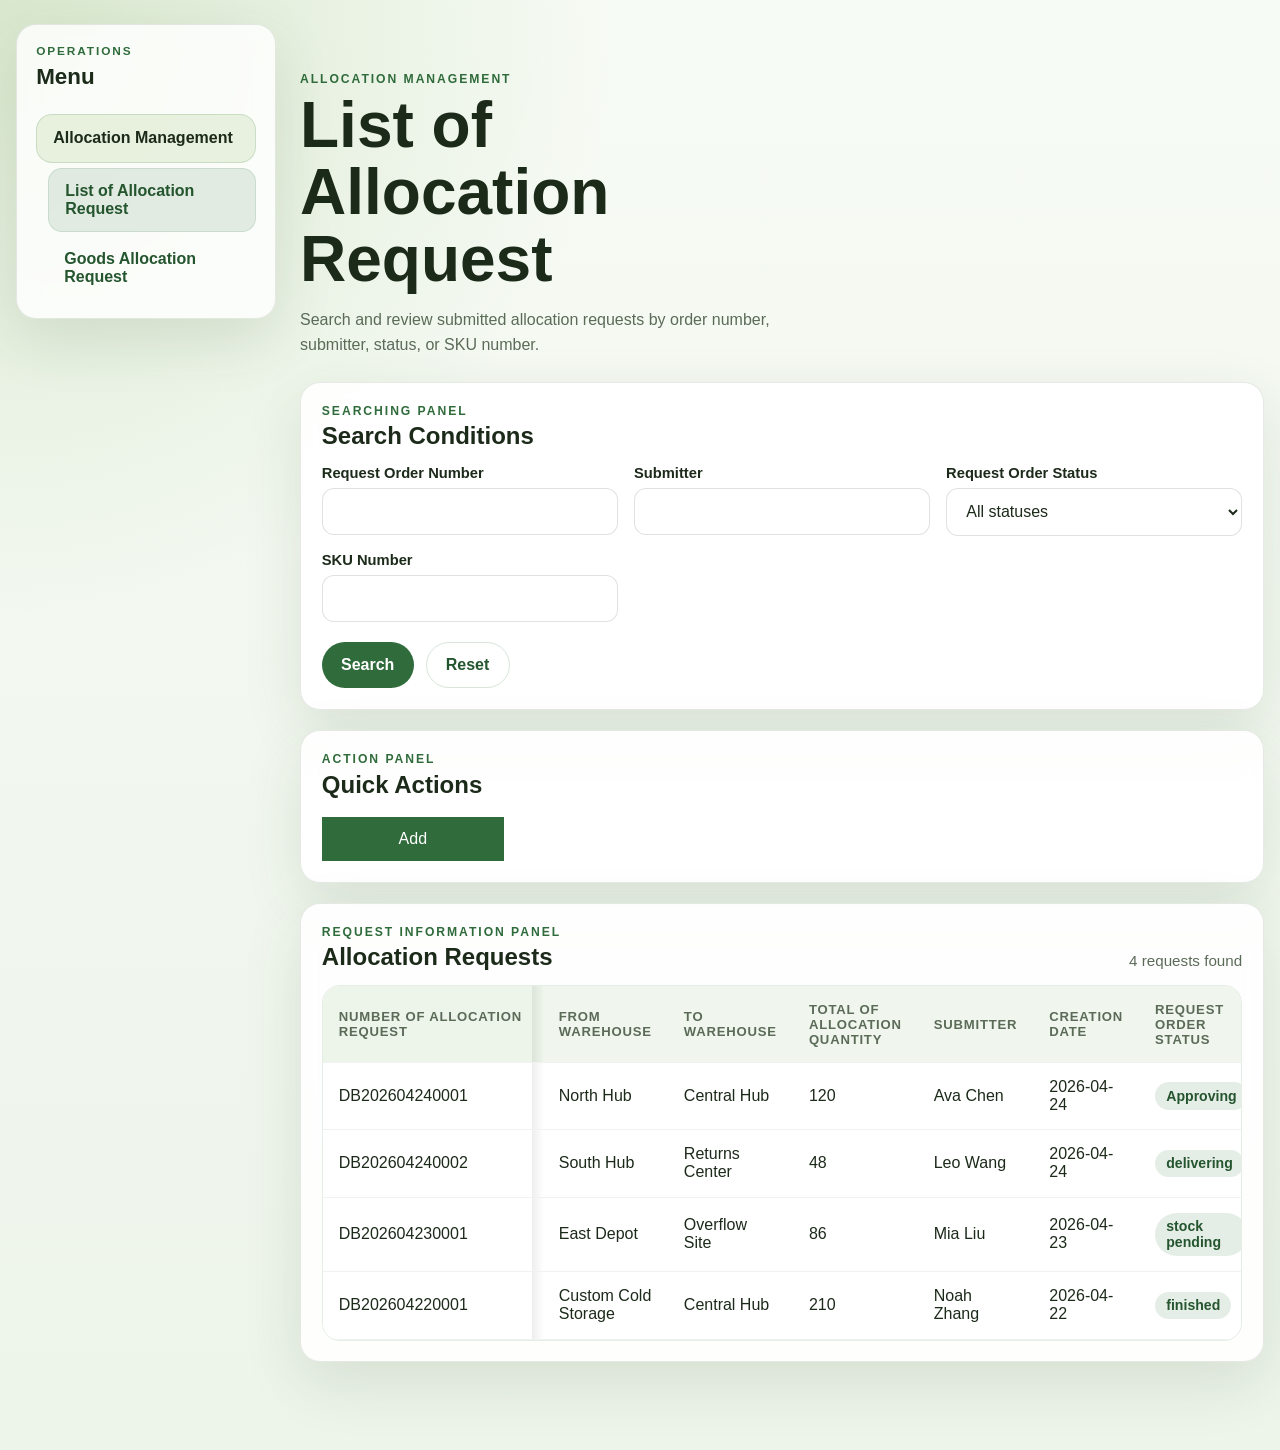
==== list.html @ cd08ae2f "初始化项目" ====
<!DOCTYPE html>
<html lang="en">
  <head>
    <meta charset="UTF-8" />
    <meta name="viewport" content="width=device-width, initial-scale=1.0" />
    <title>List of Allocation Request</title>
    <link rel="stylesheet" href="styles.css" />
  </head>
  <body>
    <main class="app-shell">
      <aside class="sidebar">
        <div class="sidebar-brand">
          <p class="sidebar-kicker">Operations</p>
          <h2>Menu</h2>
        </div>

        <nav class="sidebar-nav" aria-label="Primary navigation">
          <div class="nav-group">
            <button type="button" class="nav-parent is-open">
              Allocation Management
            </button>
            <a
              href="/Users/kaiyiqin/Documents/Codex/codex-project/list.html"
              class="nav-child is-active"
              aria-current="page"
            >
              List of Allocation Request
            </a>
            <a href="/Users/kaiyiqin/Documents/Codex/codex-project/index.html" class="nav-child">
              Goods Allocation Request
            </a>
          </div>
        </nav>
      </aside>

      <div class="page-shell">
        <section class="hero">
          <p class="eyebrow">Allocation Management</p>
          <h1>List of Allocation Request</h1>
          <p class="intro">
            Search and review submitted allocation requests by order number, submitter,
            status, or SKU number.
          </p>
        </section>

        <section class="panel">
          <div class="section-heading">
            <div>
              <p class="section-kicker">Searching Panel</p>
              <h2>Search Conditions</h2>
            </div>
          </div>

          <form id="request-search-form" class="search-form" novalidate>
            <div class="search-grid">
              <div class="field">
                <label for="request_order_number">Request Order Number</label>
                <input id="request_order_number" name="request_order_number" type="text" />
              </div>

              <div class="field">
                <label for="submitter">Submitter</label>
                <input id="submitter" name="submitter" type="text" />
              </div>

              <div class="field">
                <label for="request_status">Request Order Status</label>
                <select id="request_status" name="request_status">
                  <option value="">All statuses</option>
                  <option value="Approving">Approving</option>
                  <option value="delivering">delivering</option>
                  <option value="stock pending">stock pending</option>
                  <option value="finished">finished</option>
                </select>
              </div>

              <div class="field">
                <label for="sku_number">SKU Number</label>
                <input id="sku_number" name="sku_number" type="text" />
              </div>
            </div>

            <div class="actions actions-start">
              <button type="submit" class="primary-button">Search</button>
              <button type="button" id="reset-search" class="ghost-button">Reset</button>
            </div>
          </form>
        </section>

        <section class="panel">
          <div class="section-heading">
            <div>
              <p class="section-kicker">Action Panel</p>
              <h2>Quick Actions</h2>
            </div>
          </div>

          <div class="actions actions-start">
            <a
              href="/Users/kaiyiqin/Documents/Codex/codex-project/index.html"
              class="primary-button button-link action-button"
            >
              Add
            </a>
          </div>
        </section>

        <section class="panel">
          <div class="section-heading">
            <div>
              <p class="section-kicker">Request Information Panel</p>
              <h2>Allocation Requests</h2>
            </div>
            <p id="table-summary" class="table-summary"></p>
          </div>

          <div class="table-wrap">
            <table class="data-table">
              <thead>
                <tr>
                  <th>Number of Allocation Request</th>
                  <th>From Warehouse</th>
                  <th>To Warehouse</th>
                  <th>Total of Allocation Quantity</th>
                  <th>Submitter</th>
                  <th>Creation Date</th>
                  <th>Request Order Status</th>
                  <th>Action</th>
                </tr>
              </thead>
              <tbody id="request-table-body"></tbody>
            </table>
          </div>
        </section>
      </div>
    </main>

    <div id="request-modal" class="modal hidden" aria-hidden="true">
      <div class="modal-backdrop" data-close-request-modal="true"></div>
      <div
        class="modal-dialog"
        role="dialog"
        aria-modal="true"
        aria-labelledby="request-modal-title"
      >
        <div class="modal-header">
          <div>
            <p class="section-kicker">Allocation Request</p>
            <h2 id="request-modal-title">Request Details</h2>
          </div>
          <button
            type="button"
            class="icon-button modal-close"
            aria-label="Close request details"
            data-close-request-modal="true"
          >
            <span aria-hidden="true">&times;</span>
          </button>
        </div>

        <div id="request-detail-content" class="request-detail-content"></div>
      </div>
    </div>

    <script src="list.js"></script>
  </body>
</html>
---- styles.css ----
:root {
  --bg: #edf4ea;
  --bg-accent: radial-gradient(circle at top left, rgba(138, 181, 104, 0.28), transparent 32%),
    linear-gradient(180deg, #f7fbf5 0%, #edf4ea 100%);
  --panel: rgba(255, 255, 255, 0.9);
  --panel-border: rgba(54, 87, 46, 0.12);
  --text: #1c2a1a;
  --muted: #5b6b58;
  --primary: #2f6b3b;
  --primary-dark: #24552e;
  --accent: #b7d39b;
  --error: #b63f2d;
  --error-bg: rgba(182, 63, 45, 0.08);
  --shadow: 0 20px 60px rgba(41, 73, 37, 0.12);
  --radius: 20px;
  --radius-sm: 12px;
  --font-display: "Avenir Next", "Segoe UI", sans-serif;
  --font-body: "IBM Plex Sans", "Segoe UI", sans-serif;
}

* {
  box-sizing: border-box;
}

body {
  margin: 0;
  min-height: 100vh;
  font-family: var(--font-body);
  color: var(--text);
  background: var(--bg-accent);
}

body.modal-open {
  overflow: hidden;
}

button,
input,
select,
textarea {
  font: inherit;
}

.page-shell {
  min-width: 0;
  padding: 2rem 0 3rem;
}

.app-shell {
  width: min(1360px, calc(100% - 2rem));
  margin: 0 auto;
  padding: 1.5rem 0 2.5rem;
  display: grid;
  grid-template-columns: 260px minmax(0, 1fr);
  gap: 1.5rem;
  align-items: start;
}

.sidebar {
  position: sticky;
  top: 1.5rem;
  padding: 1.2rem;
  border: 1px solid var(--panel-border);
  border-radius: var(--radius);
  background: rgba(255, 255, 255, 0.82);
  box-shadow: var(--shadow);
  backdrop-filter: blur(10px);
}

.sidebar-brand h2,
.nav-parent,
.nav-child {
  margin: 0;
}

.sidebar-kicker {
  margin: 0 0 0.35rem;
  text-transform: uppercase;
  letter-spacing: 0.16em;
  font-size: 0.74rem;
  font-weight: 700;
  color: var(--primary);
}

.sidebar-brand h2 {
  font-family: var(--font-display);
  font-size: 1.4rem;
}

.sidebar-nav {
  margin-top: 1.5rem;
}

.nav-group {
  display: grid;
  gap: 0.35rem;
}

.nav-parent {
  width: 100%;
  padding: 0.9rem 1rem;
  border-radius: 16px;
  border: 1px solid rgba(47, 107, 59, 0.16);
  background: rgba(183, 211, 155, 0.28);
  color: var(--text);
  text-align: left;
  font-weight: 700;
  cursor: default;
}

.nav-parent:hover {
  transform: none;
}

.nav-child {
  display: block;
  margin-left: 0.75rem;
  padding: 0.8rem 1rem;
  border-radius: 14px;
  color: var(--primary-dark);
  text-decoration: none;
  font-weight: 600;
}

.nav-child.is-active {
  background: rgba(47, 107, 59, 0.12);
  border: 1px solid rgba(47, 107, 59, 0.12);
}

.hero {
  padding: 1rem 0 1.5rem;
}

.eyebrow,
.section-kicker {
  margin: 0 0 0.35rem;
  text-transform: uppercase;
  letter-spacing: 0.16em;
  font-size: 0.76rem;
  font-weight: 700;
  color: var(--primary);
}

.hero h1,
.section-heading h2 {
  margin: 0;
  font-family: var(--font-display);
  line-height: 1.05;
}

.hero h1 {
  font-size: clamp(2.4rem, 5vw, 4.2rem);
  max-width: 12ch;
}

.intro {
  max-width: 56ch;
  margin: 0.85rem 0 0;
  color: var(--muted);
  line-height: 1.6;
}

.panel {
  background: var(--panel);
  border: 1px solid var(--panel-border);
  border-radius: var(--radius);
  box-shadow: var(--shadow);
  backdrop-filter: blur(10px);
  padding: 1.3rem;
}

.panel + .panel {
  margin-top: 1.25rem;
}

.section-heading {
  display: flex;
  align-items: end;
  justify-content: space-between;
  gap: 1rem;
  margin-bottom: 1rem;
}

.header-grid,
.detail-grid,
.search-grid {
  display: grid;
  gap: 1rem;
}

.header-grid {
  grid-template-columns: repeat(auto-fit, minmax(220px, 1fr));
}

.search-grid {
  grid-template-columns: repeat(auto-fit, minmax(220px, 1fr));
}

.detail-rows {
  display: grid;
  gap: 1rem;
}

.detail-row {
  padding: 1rem;
  border: 1px solid rgba(47, 107, 59, 0.12);
  border-radius: 18px;
  background: linear-gradient(180deg, rgba(255, 255, 255, 0.96), rgba(240, 246, 236, 0.94));
}

.detail-grid {
  grid-template-columns: repeat(auto-fit, minmax(180px, 1fr));
}

.field {
  display: flex;
  flex-direction: column;
  gap: 0.45rem;
}

label {
  font-size: 0.92rem;
  font-weight: 700;
}

input,
select {
  width: 100%;
  border: 1px solid rgba(53, 82, 46, 0.16);
  border-radius: var(--radius-sm);
  padding: 0.85rem 0.95rem;
  background: #fff;
  color: var(--text);
  transition: border-color 140ms ease, box-shadow 140ms ease, transform 140ms ease;
}

input[readonly],
input:disabled {
  background: #f0f4ed;
  color: var(--muted);
  cursor: not-allowed;
}

.sku-picker-input[readonly] {
  background: #fffdf5;
  color: var(--text);
  cursor: pointer;
}

input:focus,
select:focus {
  outline: none;
  border-color: rgba(47, 107, 59, 0.6);
  box-shadow: 0 0 0 4px rgba(47, 107, 59, 0.12);
}

.custom-input.hidden {
  display: none;
}

.field.has-error input,
.field.has-error select {
  border-color: var(--error);
  background: var(--error-bg);
}

.error-message,
.form-level-error {
  min-height: 1rem;
  margin: 0;
  font-size: 0.84rem;
  color: var(--error);
}

.form-level-error {
  margin: 0 0 0.8rem;
}

.details-heading {
  margin-top: 1.6rem;
}

.actions,
.row-actions {
  display: flex;
  justify-content: flex-end;
}

.actions-start {
  justify-content: flex-start;
  gap: 0.75rem;
  margin-top: 1.25rem;
}

.quantity-control {
  display: grid;
  grid-template-columns: minmax(0, 1fr) auto;
  gap: 0.65rem;
  align-items: center;
}

button {
  border: 0;
  border-radius: 999px;
  padding: 0.82rem 1.2rem;
  cursor: pointer;
  font-weight: 700;
  transition: transform 140ms ease, opacity 140ms ease, background 140ms ease;
}

button:hover {
  transform: translateY(-1px);
}

.primary-button {
  background: var(--primary);
  color: #fff;
}

.primary-button:hover {
  background: var(--primary-dark);
}

.button-link {
  display: inline-flex;
  align-items: center;
  justify-content: center;
  text-decoration: none;
}

.action-button {
  min-width: 182px;
  padding: 0.82rem 1.6rem;
}

.ghost-button {
  background: transparent;
  color: var(--primary-dark);
  border: 1px solid rgba(47, 107, 59, 0.18);
}

.ghost-button:hover {
  background: rgba(47, 107, 59, 0.08);
}

.secondary-button {
  background: var(--accent);
  color: var(--text);
}

.tertiary-button {
  background: transparent;
  color: var(--primary-dark);
  border: 1px solid rgba(47, 107, 59, 0.18);
}

.icon-button {
  width: 3rem;
  height: 3rem;
  padding: 0;
  border-radius: var(--radius-sm);
  background: rgba(47, 107, 59, 0.08);
  color: var(--primary-dark);
  border: 1px solid rgba(47, 107, 59, 0.18);
  display: inline-flex;
  align-items: center;
  justify-content: center;
  flex-shrink: 0;
}

.icon-button span {
  font-size: 1.5rem;
  line-height: 1;
}

.add-row-button {
  width: 2.5rem;
  height: 2.5rem;
  background: var(--accent);
}

.add-row-button span {
  font-size: 1rem;
  font-weight: 700;
}

.modal.hidden {
  display: none;
}

.modal {
  position: fixed;
  inset: 0;
  z-index: 50;
}

.modal-backdrop {
  position: absolute;
  inset: 0;
  background: rgba(16, 24, 16, 0.48);
  backdrop-filter: blur(4px);
}

.modal-dialog {
  position: relative;
  width: min(960px, calc(100% - 1.5rem));
  max-height: calc(100vh - 2rem);
  margin: 1rem auto;
  padding: 1.2rem;
  border-radius: var(--radius);
  border: 1px solid var(--panel-border);
  background: rgba(250, 252, 248, 0.98);
  box-shadow: var(--shadow);
  overflow: auto;
}

.modal-header {
  display: flex;
  align-items: flex-start;
  justify-content: space-between;
  gap: 1rem;
  margin-bottom: 1rem;
}

.modal-close {
  margin-left: auto;
}

.sku-table-wrap {
  margin-top: 1rem;
  border: 1px solid rgba(47, 107, 59, 0.12);
  border-radius: 18px;
  overflow: auto;
  background: #fff;
}

.sku-table {
  width: 100%;
  min-width: 640px;
  border-collapse: collapse;
}

.sku-table th,
.sku-table td {
  padding: 0.9rem 1rem;
  text-align: left;
  border-bottom: 1px solid rgba(47, 107, 59, 0.1);
}

.sku-table th {
  font-size: 0.84rem;
  text-transform: uppercase;
  letter-spacing: 0.06em;
  color: var(--muted);
  background: rgba(237, 244, 234, 0.8);
}

.sku-row-button {
  width: 100%;
  padding: 0;
  border-radius: 0;
  background: transparent;
  color: inherit;
  text-align: left;
  font-weight: 500;
}

.sku-row-button:hover {
  transform: none;
}

.sku-table tbody tr:hover {
  background: rgba(183, 211, 155, 0.18);
}

.empty-state {
  padding: 1rem;
  text-align: center;
  color: var(--muted);
}

.table-summary {
  margin: 0;
  color: var(--muted);
  font-size: 0.95rem;
}

.table-wrap {
  overflow: auto;
  border: 1px solid rgba(47, 107, 59, 0.12);
  border-radius: 18px;
  background: #fff;
}

.data-table {
  width: 100%;
  min-width: 920px;
  border-collapse: collapse;
}

.data-table th,
.data-table td {
  padding: 0.95rem 1rem;
  text-align: left;
  border-bottom: 1px solid rgba(47, 107, 59, 0.08);
}

.data-table th {
  font-size: 0.82rem;
  text-transform: uppercase;
  letter-spacing: 0.06em;
  color: var(--muted);
  background: rgba(237, 244, 234, 0.8);
}

.data-table th:first-child,
.data-table td:first-child {
  position: sticky;
  left: 0;
  z-index: 1;
  min-width: 220px;
  background: #fff;
}

.data-table th:first-child {
  z-index: 2;
  background: rgba(237, 244, 234, 0.96);
}

.data-table th:first-child::after,
.data-table td:first-child::after {
  content: "";
  position: absolute;
  top: 0;
  right: -1px;
  width: 12px;
  height: 100%;
  pointer-events: none;
  background: linear-gradient(90deg, rgba(28, 42, 26, 0.08), rgba(28, 42, 26, 0));
}

.status-pill {
  display: inline-flex;
  align-items: center;
  padding: 0.35rem 0.7rem;
  border-radius: 999px;
  background: rgba(47, 107, 59, 0.12);
  color: var(--primary-dark);
  font-size: 0.88rem;
  font-weight: 700;
}

.table-link {
  padding: 0;
  border: 0;
  background: transparent;
  color: var(--primary);
  font-weight: 700;
  text-decoration: underline;
  text-underline-offset: 0.18em;
  border-radius: 0;
}

.table-link:hover {
  transform: none;
  color: var(--primary-dark);
}

.request-detail-content {
  display: grid;
  gap: 1rem;
}

.request-detail-grid {
  display: grid;
  grid-template-columns: repeat(auto-fit, minmax(220px, 1fr));
  gap: 0.9rem;
}

.request-detail-item,
.request-detail-block {
  padding: 0.95rem 1rem;
  border: 1px solid rgba(47, 107, 59, 0.12);
  border-radius: 16px;
  background: rgba(247, 251, 245, 0.85);
}

.request-detail-item {
  display: flex;
  flex-direction: column;
  gap: 0.35rem;
}

.detail-label {
  font-size: 0.82rem;
  text-transform: uppercase;
  letter-spacing: 0.06em;
  color: var(--muted);
}

.request-detail-block p {
  margin: 0.4rem 0 0;
  line-height: 1.6;
}

@media (max-width: 640px) {
  .app-shell {
    width: min(100% - 1rem, 1360px);
    padding-top: 0.75rem;
    grid-template-columns: 1fr;
    gap: 1rem;
  }

  .page-shell {
    padding-top: 0;
  }

  .panel {
    padding: 1rem;
  }

  .sidebar {
    position: static;
    padding: 1rem;
  }

  .section-heading,
  .actions,
  .row-actions {
    align-items: stretch;
    flex-direction: column;
  }

  .primary-button,
  .tertiary-button,
  .ghost-button {
    width: 100%;
  }

  .icon-button {
    width: 3rem;
  }

  .add-row-button {
    width: 2.5rem;
    align-self: flex-end;
  }

  .modal-dialog {
    width: min(100% - 1rem, 960px);
    margin: 0.5rem auto;
    padding: 1rem;
    max-height: calc(100vh - 1rem);
  }
}
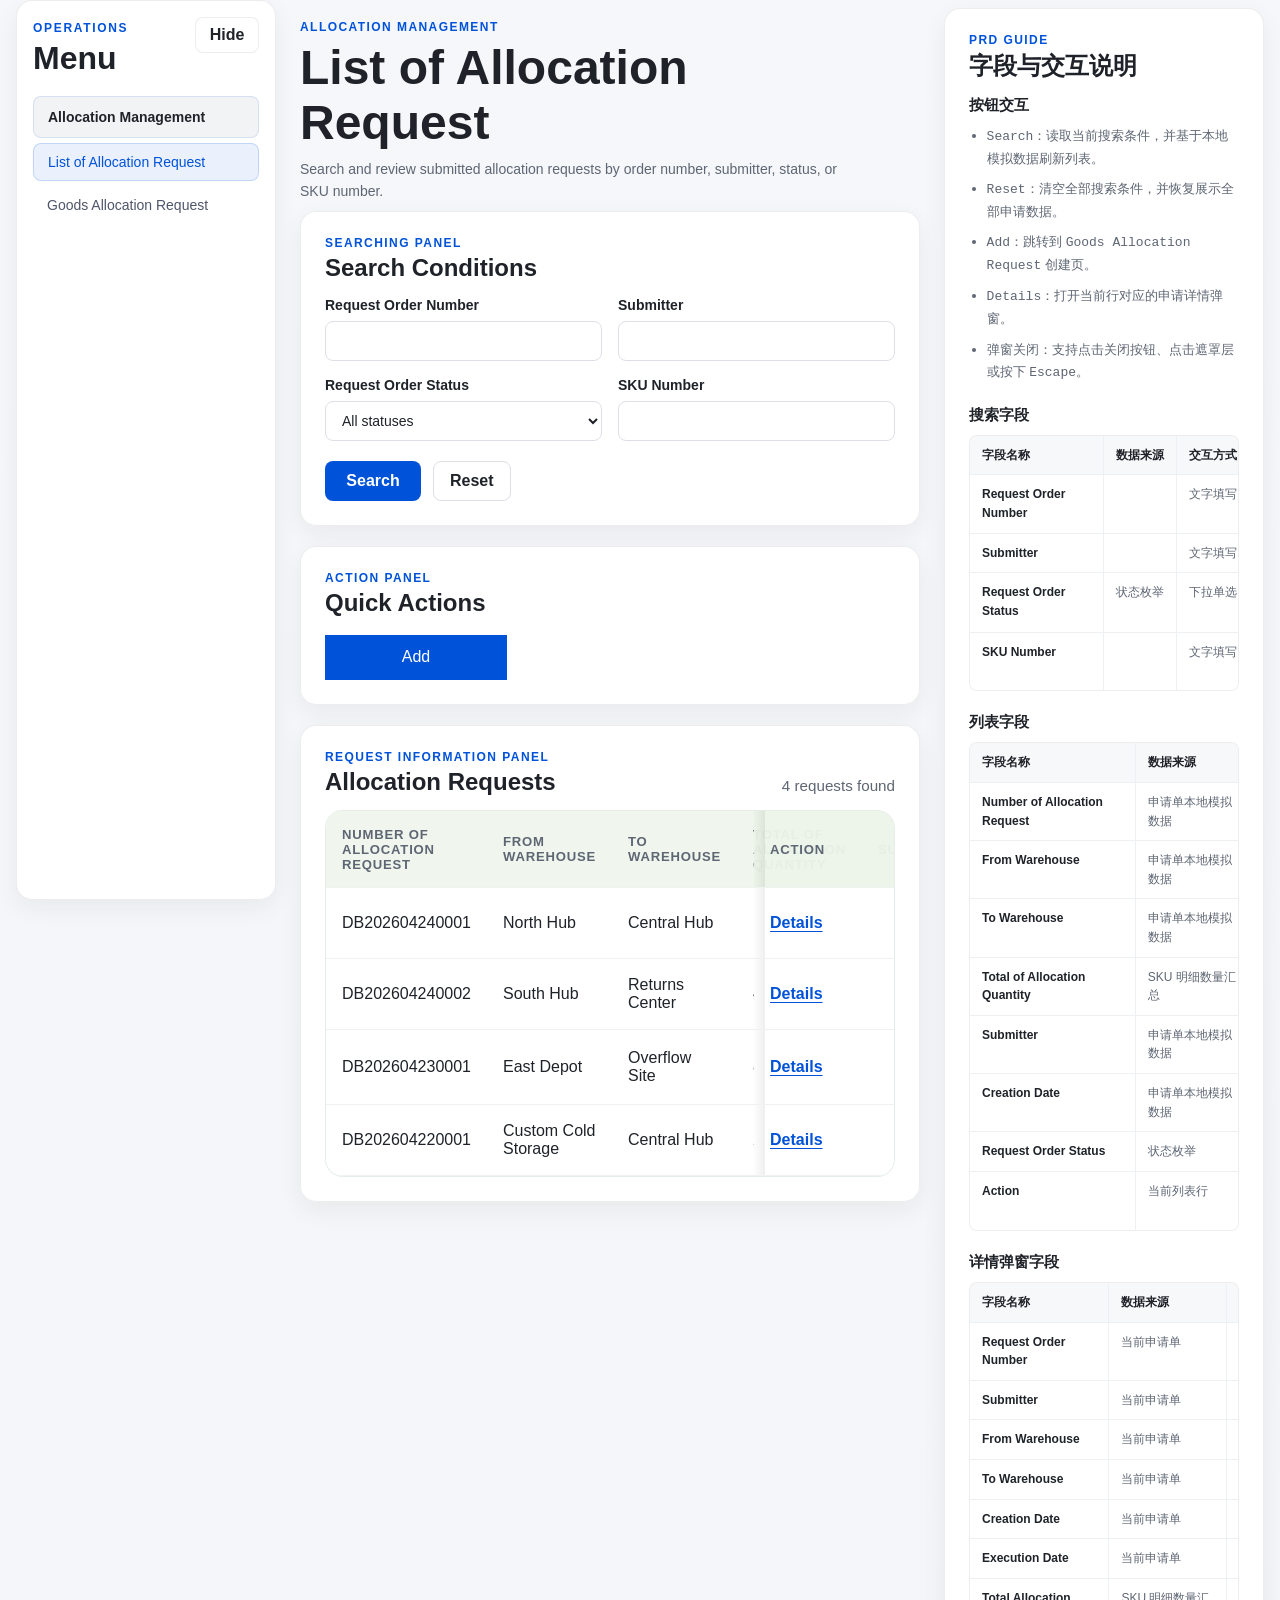
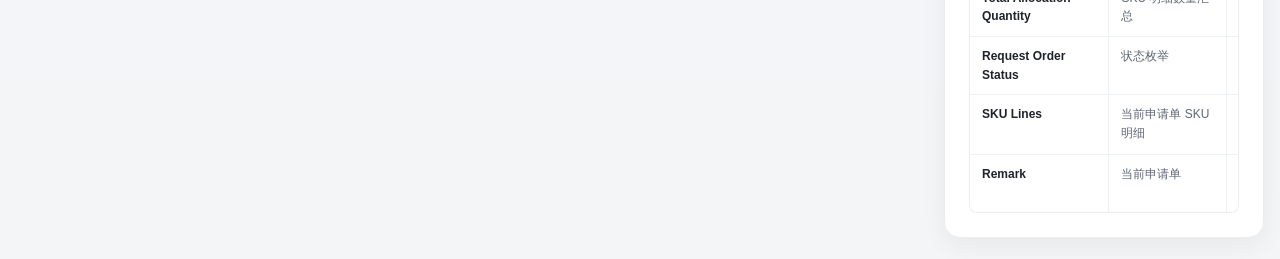
==== commit b7ac5910: "Refine PRD guides and layout for allocation pages" ====
--- a/list.html
+++ b/list.html
@@ -14,6 +14,15 @@
           <h2>Menu</h2>
         </div>
 
+        <button
+          type="button"
+          class="sidebar-toggle"
+          aria-label="Hide sidebar"
+          aria-expanded="true"
+        >
+          <span class="sidebar-toggle-label">Hide</span>
+        </button>
+
         <nav class="sidebar-nav" aria-label="Primary navigation">
           <div class="nav-group">
             <button type="button" class="nav-parent is-open">
@@ -33,105 +42,338 @@
         </nav>
       </aside>
 
-      <div class="page-shell">
-        <section class="hero">
-          <p class="eyebrow">Allocation Management</p>
-          <h1>List of Allocation Request</h1>
-          <p class="intro">
-            Search and review submitted allocation requests by order number, submitter,
-            status, or SKU number.
-          </p>
-        </section>
-
-        <section class="panel">
-          <div class="section-heading">
+      <div class="page-shell page-layout">
+        <div class="page-main">
+          <section class="hero">
+            <p class="eyebrow">Allocation Management</p>
+            <h1>List of Allocation Request</h1>
+            <p class="intro">
+              Search and review submitted allocation requests by order number, submitter,
+              status, or SKU number.
+            </p>
+          </section>
+
+          <section class="panel">
+            <div class="section-heading">
+              <div>
+                <p class="section-kicker">Searching Panel</p>
+                <h2>Search Conditions</h2>
+              </div>
+            </div>
+
+            <form id="request-search-form" class="search-form" novalidate>
+              <div class="search-grid">
+                <div class="field">
+                  <label for="request_order_number">Request Order Number</label>
+                  <input id="request_order_number" name="request_order_number" type="text" />
+                </div>
+
+                <div class="field">
+                  <label for="submitter">Submitter</label>
+                  <input id="submitter" name="submitter" type="text" />
+                </div>
+
+                <div class="field">
+                  <label for="request_status">Request Order Status</label>
+                  <select id="request_status" name="request_status">
+                    <option value="">All statuses</option>
+                    <option value="Approving">Approving</option>
+                    <option value="delivering">delivering</option>
+                    <option value="stock pending">stock pending</option>
+                    <option value="finished">finished</option>
+                  </select>
+                </div>
+
+                <div class="field">
+                  <label for="sku_number">SKU Number</label>
+                  <input id="sku_number" name="sku_number" type="text" />
+                </div>
+              </div>
+
+              <div class="actions actions-start">
+                <button type="submit" class="primary-button">Search</button>
+                <button type="button" id="reset-search" class="ghost-button">Reset</button>
+              </div>
+            </form>
+          </section>
+
+          <section class="panel">
+            <div class="section-heading">
+              <div>
+                <p class="section-kicker">Action Panel</p>
+                <h2>Quick Actions</h2>
+              </div>
+            </div>
+
+            <div class="actions actions-start">
+              <a
+                href="/Users/kaiyiqin/Documents/Codex/codex-project/index.html"
+                class="primary-button button-link action-button"
+              >
+                Add
+              </a>
+            </div>
+          </section>
+
+          <section class="panel">
+            <div class="section-heading">
+              <div>
+                <p class="section-kicker">Request Information Panel</p>
+                <h2>Allocation Requests</h2>
+              </div>
+              <p id="table-summary" class="table-summary"></p>
+            </div>
+
+            <div class="table-wrap">
+              <table class="data-table">
+                <thead>
+                  <tr>
+                    <th>Number of Allocation Request</th>
+                    <th>From Warehouse</th>
+                    <th>To Warehouse</th>
+                    <th>Total of Allocation Quantity</th>
+                    <th>Submitter</th>
+                    <th>Creation Date</th>
+                    <th>Request Order Status</th>
+                    <th>Action</th>
+                  </tr>
+                </thead>
+                <tbody id="request-table-body"></tbody>
+              </table>
+            </div>
+          </section>
+        </div>
+
+        <aside class="page-guide panel" aria-labelledby="list-guide-title">
+          <div class="section-heading guide-heading">
             <div>
-              <p class="section-kicker">Searching Panel</p>
-              <h2>Search Conditions</h2>
-            </div>
-          </div>
-
-          <form id="request-search-form" class="search-form" novalidate>
-            <div class="search-grid">
-              <div class="field">
-                <label for="request_order_number">Request Order Number</label>
-                <input id="request_order_number" name="request_order_number" type="text" />
-              </div>
-
-              <div class="field">
-                <label for="submitter">Submitter</label>
-                <input id="submitter" name="submitter" type="text" />
-              </div>
-
-              <div class="field">
-                <label for="request_status">Request Order Status</label>
-                <select id="request_status" name="request_status">
-                  <option value="">All statuses</option>
-                  <option value="Approving">Approving</option>
-                  <option value="delivering">delivering</option>
-                  <option value="stock pending">stock pending</option>
-                  <option value="finished">finished</option>
-                </select>
-              </div>
-
-              <div class="field">
-                <label for="sku_number">SKU Number</label>
-                <input id="sku_number" name="sku_number" type="text" />
-              </div>
-            </div>
-
-            <div class="actions actions-start">
-              <button type="submit" class="primary-button">Search</button>
-              <button type="button" id="reset-search" class="ghost-button">Reset</button>
-            </div>
-          </form>
-        </section>
-
-        <section class="panel">
-          <div class="section-heading">
-            <div>
-              <p class="section-kicker">Action Panel</p>
-              <h2>Quick Actions</h2>
-            </div>
-          </div>
-
-          <div class="actions actions-start">
-            <a
-              href="/Users/kaiyiqin/Documents/Codex/codex-project/index.html"
-              class="primary-button button-link action-button"
-            >
-              Add
-            </a>
-          </div>
-        </section>
-
-        <section class="panel">
-          <div class="section-heading">
-            <div>
-              <p class="section-kicker">Request Information Panel</p>
-              <h2>Allocation Requests</h2>
-            </div>
-            <p id="table-summary" class="table-summary"></p>
-          </div>
-
-          <div class="table-wrap">
-            <table class="data-table">
-              <thead>
-                <tr>
-                  <th>Number of Allocation Request</th>
-                  <th>From Warehouse</th>
-                  <th>To Warehouse</th>
-                  <th>Total of Allocation Quantity</th>
-                  <th>Submitter</th>
-                  <th>Creation Date</th>
-                  <th>Request Order Status</th>
-                  <th>Action</th>
-                </tr>
-              </thead>
-              <tbody id="request-table-body"></tbody>
-            </table>
-          </div>
-        </section>
+              <p class="section-kicker">PRD Guide</p>
+              <h2 id="list-guide-title">字段与交互说明</h2>
+            </div>
+          </div>
+
+          <div class="guide-section">
+            <h3>按钮交互</h3>
+            <ul class="guide-bullets">
+              <li><code>Search</code>：读取当前搜索条件，并基于本地模拟数据刷新列表。</li>
+              <li><code>Reset</code>：清空全部搜索条件，并恢复展示全部申请数据。</li>
+              <li><code>Add</code>：跳转到 <code>Goods Allocation Request</code> 创建页。</li>
+              <li><code>Details</code>：打开当前行对应的申请详情弹窗。</li>
+              <li>弹窗关闭：支持点击关闭按钮、点击遮罩层或按下 <code>Escape</code>。</li>
+            </ul>
+          </div>
+
+          <div class="guide-section">
+            <h3>搜索字段</h3>
+            <div class="guide-table-wrap">
+              <table class="guide-table">
+                <thead>
+                  <tr>
+                    <th>字段名称</th>
+                    <th>数据来源</th>
+                    <th>交互方式</th>
+                    <th>是否必填</th>
+                    <th>备注</th>
+                  </tr>
+                </thead>
+                <tbody>
+                  <tr>
+                    <td>Request Order Number</td>
+                    <td></td>
+                    <td>文字填写</td>
+                    <td>否</td>
+                    <td>按调拨申请单号做包含匹配，例如 <code>DB202604240001</code>。</td>
+                  </tr>
+                  <tr>
+                    <td>Submitter</td>
+                    <td></td>
+                    <td>文字填写</td>
+                    <td>否</td>
+                    <td>按提交人名称做包含匹配。</td>
+                  </tr>
+                  <tr>
+                    <td>Request Order Status</td>
+                    <td>状态枚举</td>
+                    <td>下拉单选</td>
+                    <td>否</td>
+                    <td>枚举包括 <code>Approving</code>、<code>delivering</code>、<code>stock pending</code>、<code>finished</code>。</td>
+                  </tr>
+                  <tr>
+                    <td>SKU Number</td>
+                    <td></td>
+                    <td>文字填写</td>
+                    <td>否</td>
+                    <td>若申请单关联的任一 SKU 编号命中输入内容，则该申请单会被展示。</td>
+                  </tr>
+                </tbody>
+              </table>
+            </div>
+          </div>
+
+          <div class="guide-section">
+            <h3>列表字段</h3>
+            <div class="guide-table-wrap">
+              <table class="guide-table">
+                <thead>
+                  <tr>
+                    <th>字段名称</th>
+                    <th>数据来源</th>
+                    <th>交互方式</th>
+                    <th>是否必填</th>
+                    <th>备注</th>
+                  </tr>
+                </thead>
+                <tbody>
+                  <tr>
+                    <td>Number of Allocation Request</td>
+                    <td>申请单本地模拟数据</td>
+                    <td>只读展示</td>
+                    <td>是</td>
+                    <td>编号规则为 <code>DB</code> + <code>YYYYMMDD</code> + <code>####</code>。</td>
+                  </tr>
+                  <tr>
+                    <td>From Warehouse</td>
+                    <td>申请单本地模拟数据</td>
+                    <td>只读展示</td>
+                    <td>是</td>
+                    <td>展示申请单的来源仓。</td>
+                  </tr>
+                  <tr>
+                    <td>To Warehouse</td>
+                    <td>申请单本地模拟数据</td>
+                    <td>只读展示</td>
+                    <td>是</td>
+                    <td>展示申请单的目标仓。</td>
+                  </tr>
+                  <tr>
+                    <td>Total of Allocation Quantity</td>
+                    <td>SKU 明细数量汇总</td>
+                    <td>只读展示</td>
+                    <td>是</td>
+                    <td>展示该申请单下所有 SKU 明细数量的汇总值。</td>
+                  </tr>
+                  <tr>
+                    <td>Submitter</td>
+                    <td>申请单本地模拟数据</td>
+                    <td>只读展示</td>
+                    <td>是</td>
+                    <td>展示提交人。</td>
+                  </tr>
+                  <tr>
+                    <td>Creation Date</td>
+                    <td>申请单本地模拟数据</td>
+                    <td>只读展示</td>
+                    <td>是</td>
+                    <td>展示申请创建日期。</td>
+                  </tr>
+                  <tr>
+                    <td>Request Order Status</td>
+                    <td>状态枚举</td>
+                    <td>只读展示</td>
+                    <td>是</td>
+                    <td>使用状态标签便于扫描。</td>
+                  </tr>
+                  <tr>
+                    <td>Action</td>
+                    <td>当前列表行</td>
+                    <td>链接按钮</td>
+                    <td>是</td>
+                    <td>点击 <code>Details</code> 打开详情弹窗；操作列固定在表格右侧。</td>
+                  </tr>
+                </tbody>
+              </table>
+            </div>
+          </div>
+
+          <div class="guide-section">
+            <h3>详情弹窗字段</h3>
+            <div class="guide-table-wrap">
+              <table class="guide-table">
+                <thead>
+                  <tr>
+                    <th>字段名称</th>
+                    <th>数据来源</th>
+                    <th>交互方式</th>
+                    <th>是否必填</th>
+                    <th>备注</th>
+                  </tr>
+                </thead>
+                <tbody>
+                  <tr>
+                    <td>Request Order Number</td>
+                    <td>当前申请单</td>
+                    <td>只读展示</td>
+                    <td>是</td>
+                    <td>用于和列表中的申请记录保持一致。</td>
+                  </tr>
+                  <tr>
+                    <td>Submitter</td>
+                    <td>当前申请单</td>
+                    <td>只读展示</td>
+                    <td>是</td>
+                    <td>展示提交该调拨申请的人员。</td>
+                  </tr>
+                  <tr>
+                    <td>From Warehouse</td>
+                    <td>当前申请单</td>
+                    <td>只读展示</td>
+                    <td>是</td>
+                    <td>展示库存调出的仓库。</td>
+                  </tr>
+                  <tr>
+                    <td>To Warehouse</td>
+                    <td>当前申请单</td>
+                    <td>只读展示</td>
+                    <td>是</td>
+                    <td>展示库存调入的仓库。</td>
+                  </tr>
+                  <tr>
+                    <td>Creation Date</td>
+                    <td>当前申请单</td>
+                    <td>只读展示</td>
+                    <td>是</td>
+                    <td>展示申请创建日期。</td>
+                  </tr>
+                  <tr>
+                    <td>Execution Date</td>
+                    <td>当前申请单</td>
+                    <td>只读展示</td>
+                    <td>否</td>
+                    <td>展示计划执行日期。</td>
+                  </tr>
+                  <tr>
+                    <td>Total Allocation Quantity</td>
+                    <td>SKU 明细数量汇总</td>
+                    <td>只读展示</td>
+                    <td>是</td>
+                    <td>展示当前申请下所有 SKU 明细数量的合计值。</td>
+                  </tr>
+                  <tr>
+                    <td>Request Order Status</td>
+                    <td>状态枚举</td>
+                    <td>只读展示</td>
+                    <td>是</td>
+                    <td>展示当前申请状态。</td>
+                  </tr>
+                  <tr>
+                    <td>SKU Lines</td>
+                    <td>当前申请单 SKU 明细</td>
+                    <td>表格展示</td>
+                    <td>是</td>
+                    <td>包含 <code>SKU Number</code>、<code>SKU Name</code>、<code>Batch Number</code>、<code>Quantity</code>。</td>
+                  </tr>
+                  <tr>
+                    <td>Remark</td>
+                    <td>当前申请单</td>
+                    <td>只读展示</td>
+                    <td>否</td>
+                    <td>展示申请提交时填写的备注信息；没有备注时显示为空值占位。</td>
+                  </tr>
+                </tbody>
+              </table>
+            </div>
+          </div>
+        </aside>
       </div>
     </main>
 
--- a/styles.css
+++ b/styles.css
@@ -1,21 +1,25 @@
 :root {
-  --bg: #edf4ea;
-  --bg-accent: radial-gradient(circle at top left, rgba(138, 181, 104, 0.28), transparent 32%),
-    linear-gradient(180deg, #f7fbf5 0%, #edf4ea 100%);
-  --panel: rgba(255, 255, 255, 0.9);
-  --panel-border: rgba(54, 87, 46, 0.12);
-  --text: #1c2a1a;
-  --muted: #5b6b58;
-  --primary: #2f6b3b;
-  --primary-dark: #24552e;
-  --accent: #b7d39b;
-  --error: #b63f2d;
-  --error-bg: rgba(182, 63, 45, 0.08);
-  --shadow: 0 20px 60px rgba(41, 73, 37, 0.12);
-  --radius: 20px;
-  --radius-sm: 12px;
-  --font-display: "Avenir Next", "Segoe UI", sans-serif;
-  --font-body: "IBM Plex Sans", "Segoe UI", sans-serif;
+  --bg: #f3f5f7;
+  --bg-accent:
+    linear-gradient(180deg, #f5f7fa 0%, #f3f5f7 100%);
+  --panel: rgba(255, 255, 255, 0.96);
+  --panel-border: rgba(34, 36, 38, 0.08);
+  --text: #1f2329;
+  --muted: #5e6673;
+  --primary: #0052d9;
+  --primary-dark: #003cab;
+  --primary-soft: rgba(0, 82, 217, 0.08);
+  --accent: #e8f3ff;
+  --accent-border: rgba(0, 82, 217, 0.18);
+  --error: #d54941;
+  --error-bg: rgba(213, 73, 65, 0.08);
+  --shadow: 0 8px 24px rgba(31, 35, 41, 0.06);
+  --shadow-lg: 0 16px 40px rgba(31, 35, 41, 0.1);
+  --radius: 16px;
+  --radius-sm: 8px;
+  --radius-xs: 6px;
+  --font-display: "Inter", "Segoe UI", "PingFang SC", sans-serif;
+  --font-body: "Inter", "Segoe UI", "PingFang SC", sans-serif;
 }
 
 * {
@@ -43,28 +47,95 @@
 
 .page-shell {
   min-width: 0;
-  padding: 2rem 0 3rem;
+  padding: 0.5rem 0 2rem;
+}
+
+.page-layout {
+  display: grid;
+  grid-template-columns: minmax(0, 1fr) 320px;
+  gap: 24px;
+  align-items: start;
+}
+
+.page-main {
+  min-width: 0;
 }
 
 .app-shell {
   width: min(1360px, calc(100% - 2rem));
   margin: 0 auto;
-  padding: 1.5rem 0 2.5rem;
+  padding: 0;
   display: grid;
   grid-template-columns: 260px minmax(0, 1fr);
-  gap: 1.5rem;
+  gap: 24px;
   align-items: start;
+  position: relative;
+  transition: grid-template-columns 220ms ease, gap 220ms ease;
 }
 
 .sidebar {
   position: sticky;
-  top: 1.5rem;
-  padding: 1.2rem;
+  top: 0;
+  min-height: 100vh;
+  height: 100vh;
+  padding: 20px 16px;
   border: 1px solid var(--panel-border);
   border-radius: var(--radius);
-  background: rgba(255, 255, 255, 0.82);
+  background: #ffffff;
   box-shadow: var(--shadow);
   backdrop-filter: blur(10px);
+  overflow: visible;
+  transition:
+    width 220ms ease,
+    padding 220ms ease,
+    opacity 180ms ease,
+    border-color 220ms ease,
+    box-shadow 220ms ease;
+}
+
+.sidebar-toggle {
+  position: absolute;
+  top: 16px;
+  right: 16px;
+  z-index: 5;
+  min-width: 64px;
+  min-height: 36px;
+  padding: 0 12px;
+  border-radius: var(--radius-sm);
+  background: #ffffff;
+  color: #fff;
+  transition:
+    right 220ms ease,
+    transform 140ms ease,
+    background 140ms ease;
+  border: 1px solid var(--panel-border);
+  color: var(--text);
+  box-shadow: none;
+}
+
+.sidebar-toggle:hover {
+  background: #f8f9fb;
+}
+
+.app-shell.sidebar-collapsed {
+  grid-template-columns: 0 minmax(0, 1fr);
+  gap: 0;
+}
+
+.app-shell.sidebar-collapsed .sidebar {
+  width: 0;
+  padding: 0;
+  border-color: transparent;
+  box-shadow: none;
+}
+
+.app-shell.sidebar-collapsed .sidebar > :not(.sidebar-toggle) {
+  opacity: 0;
+  pointer-events: none;
+}
+
+.app-shell.sidebar-collapsed .sidebar-toggle {
+  right: -78px;
 }
 
 .sidebar-brand h2,
@@ -76,19 +147,20 @@
 .sidebar-kicker {
   margin: 0 0 0.35rem;
   text-transform: uppercase;
-  letter-spacing: 0.16em;
-  font-size: 0.74rem;
+  letter-spacing: 0.14em;
+  font-size: 0.75rem;
   font-weight: 700;
   color: var(--primary);
 }
 
 .sidebar-brand h2 {
   font-family: var(--font-display);
-  font-size: 1.4rem;
+  font-size: 2rem;
+  line-height: 1.1;
 }
 
 .sidebar-nav {
-  margin-top: 1.5rem;
+  margin-top: 1.25rem;
 }
 
 .nav-group {
@@ -98,14 +170,15 @@
 
 .nav-parent {
   width: 100%;
-  padding: 0.9rem 1rem;
-  border-radius: 16px;
-  border: 1px solid rgba(47, 107, 59, 0.16);
-  background: rgba(183, 211, 155, 0.28);
+  padding: 12px 14px;
+  border-radius: 8px;
+  border: 1px solid rgba(0, 82, 217, 0.12);
+  background: #f2f3f5;
   color: var(--text);
   text-align: left;
   font-weight: 700;
   cursor: default;
+  font-size: 14px;
 }
 
 .nav-parent:hover {
@@ -114,29 +187,31 @@
 
 .nav-child {
   display: block;
-  margin-left: 0.75rem;
-  padding: 0.8rem 1rem;
-  border-radius: 14px;
-  color: var(--primary-dark);
+  margin-left: 0;
+  padding: 10px 14px;
+  border-radius: 8px;
+  color: #4f566b;
   text-decoration: none;
-  font-weight: 600;
+  font-weight: 500;
+  font-size: 14px;
 }
 
 .nav-child.is-active {
-  background: rgba(47, 107, 59, 0.12);
-  border: 1px solid rgba(47, 107, 59, 0.12);
+  background: var(--primary-soft);
+  border: 1px solid var(--accent-border);
+  color: var(--primary);
 }
 
 .hero {
-  padding: 1rem 0 1.5rem;
+  padding: 12px 0 8px;
 }
 
 .eyebrow,
 .section-kicker {
   margin: 0 0 0.35rem;
   text-transform: uppercase;
-  letter-spacing: 0.16em;
-  font-size: 0.76rem;
+  letter-spacing: 0.12em;
+  font-size: 0.75rem;
   font-weight: 700;
   color: var(--primary);
 }
@@ -149,15 +224,17 @@
 }
 
 .hero h1 {
-  font-size: clamp(2.4rem, 5vw, 4.2rem);
-  max-width: 12ch;
+  font-size: clamp(2rem, 4vw, 3rem);
+  max-width: 16ch;
+  line-height: 1.15;
 }
 
 .intro {
-  max-width: 56ch;
-  margin: 0.85rem 0 0;
+  max-width: 72ch;
+  margin: 0.5rem 0 0;
   color: var(--muted);
   line-height: 1.6;
+  font-size: 14px;
 }
 
 .panel {
@@ -166,11 +243,118 @@
   border-radius: var(--radius);
   box-shadow: var(--shadow);
   backdrop-filter: blur(10px);
-  padding: 1.3rem;
+  padding: 24px;
 }
 
 .panel + .panel {
   margin-top: 1.25rem;
+}
+
+.page-guide {
+  position: sticky;
+  top: 16px;
+}
+
+.guide-heading {
+  margin-bottom: 12px;
+}
+
+.guide-section + .guide-section {
+  margin-top: 20px;
+}
+
+.guide-section h3 {
+  margin: 0 0 10px;
+  font-size: 15px;
+  line-height: 1.4;
+}
+
+.guide-list {
+  margin: 0;
+  display: grid;
+  gap: 12px;
+}
+
+.guide-item {
+  padding: 12px 14px;
+  border: 1px solid var(--panel-border);
+  border-radius: 12px;
+  background: #fafbfc;
+}
+
+.guide-item dt {
+  margin: 0 0 6px;
+  font-size: 13px;
+  font-weight: 700;
+  color: var(--text);
+}
+
+.guide-item dd {
+  margin: 0;
+  color: var(--muted);
+  font-size: 13px;
+  line-height: 1.6;
+}
+
+.guide-table-wrap {
+  overflow: auto;
+  border: 1px solid var(--panel-border);
+  border-radius: 8px;
+  background: #fff;
+}
+
+.guide-table {
+  width: 100%;
+  min-width: 680px;
+  border-collapse: collapse;
+}
+
+.guide-table th,
+.guide-table td {
+  padding: 10px 12px;
+  border-bottom: 1px solid #eef1f4;
+  border-right: 1px solid #eef1f4;
+  text-align: left;
+  vertical-align: top;
+  font-size: 12px;
+  line-height: 1.55;
+}
+
+.guide-table th {
+  background: #f7f8fa;
+  color: var(--text);
+  font-weight: 700;
+  white-space: nowrap;
+}
+
+.guide-table td {
+  color: var(--muted);
+}
+
+.guide-table th:last-child,
+.guide-table td:last-child {
+  border-right: 0;
+}
+
+.guide-table tr:last-child td {
+  border-bottom: 0;
+}
+
+.guide-table td:first-child {
+  color: var(--text);
+  font-weight: 700;
+}
+
+.guide-bullets {
+  margin: 0;
+  padding-left: 1.1rem;
+  color: var(--muted);
+  font-size: 13px;
+  line-height: 1.7;
+}
+
+.guide-bullets li + li {
+  margin-top: 8px;
 }
 
 .section-heading {
@@ -178,7 +362,7 @@
   align-items: end;
   justify-content: space-between;
   gap: 1rem;
-  margin-bottom: 1rem;
+  margin-bottom: 16px;
 }
 
 .header-grid,
@@ -198,14 +382,15 @@
 
 .detail-rows {
   display: grid;
-  gap: 1rem;
+  gap: 16px;
 }
 
 .detail-row {
-  padding: 1rem;
-  border: 1px solid rgba(47, 107, 59, 0.12);
-  border-radius: 18px;
-  background: linear-gradient(180deg, rgba(255, 255, 255, 0.96), rgba(240, 246, 236, 0.94));
+  padding: 20px;
+  border: 1px solid var(--panel-border);
+  border-radius: 12px;
+  background: #ffffff;
+  box-shadow: 0 2px 8px rgba(31, 35, 41, 0.04);
 }
 
 .detail-grid {
@@ -215,34 +400,36 @@
 .field {
   display: flex;
   flex-direction: column;
-  gap: 0.45rem;
+  gap: 8px;
 }
 
 label {
-  font-size: 0.92rem;
-  font-weight: 700;
+  font-size: 14px;
+  font-weight: 600;
 }
 
 input,
 select {
   width: 100%;
-  border: 1px solid rgba(53, 82, 46, 0.16);
+  min-height: 40px;
+  border: 1px solid #dcdfe6;
   border-radius: var(--radius-sm);
-  padding: 0.85rem 0.95rem;
+  padding: 0 12px;
   background: #fff;
   color: var(--text);
   transition: border-color 140ms ease, box-shadow 140ms ease, transform 140ms ease;
+  font-size: 14px;
 }
 
 input[readonly],
 input:disabled {
-  background: #f0f4ed;
+  background: #f3f5f7;
   color: var(--muted);
   cursor: not-allowed;
 }
 
 .sku-picker-input[readonly] {
-  background: #fffdf5;
+  background: #fafbfc;
   color: var(--text);
   cursor: pointer;
 }
@@ -250,11 +437,15 @@
 input:focus,
 select:focus {
   outline: none;
-  border-color: rgba(47, 107, 59, 0.6);
-  box-shadow: 0 0 0 4px rgba(47, 107, 59, 0.12);
+  border-color: var(--primary);
+  box-shadow: 0 0 0 2px rgba(0, 82, 217, 0.14);
 }
 
 .custom-input.hidden {
+  display: none;
+}
+
+.hidden-by-method {
   display: none;
 }
 
@@ -277,7 +468,48 @@
 }
 
 .details-heading {
-  margin-top: 1.6rem;
+  margin-top: 8px;
+}
+
+.fill-method-panel {
+  display: flex;
+  align-items: center;
+  gap: 10px;
+  flex-wrap: wrap;
+  margin: 0 0 16px;
+  padding: 12px 14px;
+  border: 1px solid var(--panel-border);
+  border-radius: 10px;
+  background: #fafbfc;
+}
+
+.fill-method-label {
+  font-size: 14px;
+  font-weight: 600;
+  color: var(--muted);
+}
+
+.fill-method-option {
+  display: inline-flex;
+  align-items: center;
+  gap: 0.45rem;
+  padding: 8px 12px;
+  border: 1px solid #dcdfe6;
+  border-radius: 6px;
+  background: #ffffff;
+  cursor: pointer;
+  color: var(--text);
+}
+
+.fill-method-option input {
+  width: auto;
+  margin: 0;
+}
+
+.fill-method-option:has(input:checked) {
+  background: var(--primary-soft);
+  border-color: rgba(0, 82, 217, 0.28);
+  color: var(--primary);
 }
 
 .actions,
@@ -294,27 +526,29 @@
 
 .quantity-control {
   display: grid;
-  grid-template-columns: minmax(0, 1fr) auto;
-  gap: 0.65rem;
+  grid-template-columns: minmax(0, 1fr) auto auto;
+  gap: 8px;
   align-items: center;
 }
 
 button {
-  border: 0;
-  border-radius: 999px;
-  padding: 0.82rem 1.2rem;
+  border: 1px solid transparent;
+  border-radius: 8px;
+  padding: 0 16px;
   cursor: pointer;
-  font-weight: 700;
+  font-weight: 600;
   transition: transform 140ms ease, opacity 140ms ease, background 140ms ease;
+  min-height: 40px;
 }
 
 button:hover {
-  transform: translateY(-1px);
+  transform: none;
 }
 
 .primary-button {
   background: var(--primary);
   color: #fff;
+  min-width: 96px;
 }
 
 .primary-button:hover {
@@ -334,13 +568,13 @@
 }
 
 .ghost-button {
-  background: transparent;
-  color: var(--primary-dark);
-  border: 1px solid rgba(47, 107, 59, 0.18);
+  background: #ffffff;
+  color: var(--text);
+  border: 1px solid #dcdfe6;
 }
 
 .ghost-button:hover {
-  background: rgba(47, 107, 59, 0.08);
+  background: #f8f9fb;
 }
 
 .secondary-button {
@@ -355,13 +589,13 @@
 }
 
 .icon-button {
-  width: 3rem;
-  height: 3rem;
+  width: 40px;
+  height: 40px;
   padding: 0;
   border-radius: var(--radius-sm);
-  background: rgba(47, 107, 59, 0.08);
-  color: var(--primary-dark);
-  border: 1px solid rgba(47, 107, 59, 0.18);
+  background: #ffffff;
+  color: #4f566b;
+  border: 1px solid #dcdfe6;
   display: inline-flex;
   align-items: center;
   justify-content: center;
@@ -369,18 +603,24 @@
 }
 
 .icon-button span {
-  font-size: 1.5rem;
+  font-size: 18px;
   line-height: 1;
 }
 
+.copy-row span {
+  font-size: 16px;
+}
+
 .add-row-button {
-  width: 2.5rem;
-  height: 2.5rem;
-  background: var(--accent);
+  width: 40px;
+  height: 40px;
+  background: var(--primary-soft);
+  border-color: rgba(0, 82, 217, 0.18);
+  color: var(--primary);
 }
 
 .add-row-button span {
-  font-size: 1rem;
+  font-size: 20px;
   font-weight: 700;
 }
 
@@ -397,8 +637,8 @@
 .modal-backdrop {
   position: absolute;
   inset: 0;
-  background: rgba(16, 24, 16, 0.48);
-  backdrop-filter: blur(4px);
+  background: rgba(0, 0, 0, 0.35);
+  backdrop-filter: blur(2px);
 }
 
 .modal-dialog {
@@ -406,11 +646,11 @@
   width: min(960px, calc(100% - 1.5rem));
   max-height: calc(100vh - 2rem);
   margin: 1rem auto;
-  padding: 1.2rem;
+  padding: 24px;
   border-radius: var(--radius);
   border: 1px solid var(--panel-border);
-  background: rgba(250, 252, 248, 0.98);
-  box-shadow: var(--shadow);
+  background: #ffffff;
+  box-shadow: var(--shadow-lg);
   overflow: auto;
 }
 
@@ -428,8 +668,8 @@
 
 .sku-table-wrap {
   margin-top: 1rem;
-  border: 1px solid rgba(47, 107, 59, 0.12);
-  border-radius: 18px;
+  border: 1px solid #e7eaf0;
+  border-radius: 8px;
   overflow: auto;
   background: #fff;
 }
@@ -442,17 +682,18 @@
 
 .sku-table th,
 .sku-table td {
-  padding: 0.9rem 1rem;
+  padding: 12px 16px;
   text-align: left;
-  border-bottom: 1px solid rgba(47, 107, 59, 0.1);
+  border-bottom: 1px solid #eef1f4;
+  font-size: 14px;
 }
 
 .sku-table th {
-  font-size: 0.84rem;
+  font-size: 12px;
   text-transform: uppercase;
   letter-spacing: 0.06em;
   color: var(--muted);
-  background: rgba(237, 244, 234, 0.8);
+  background: #f7f8fa;
 }
 
 .sku-row-button {
@@ -470,7 +711,7 @@
 }
 
 .sku-table tbody tr:hover {
-  background: rgba(183, 211, 155, 0.18);
+  background: #f8fbff;
 }
 
 .empty-state {
@@ -513,30 +754,30 @@
   background: rgba(237, 244, 234, 0.8);
 }
 
-.data-table th:first-child,
-.data-table td:first-child {
+.data-table th:last-child,
+.data-table td:last-child {
   position: sticky;
-  left: 0;
+  right: 0;
   z-index: 1;
-  min-width: 220px;
+  min-width: 140px;
   background: #fff;
 }
 
-.data-table th:first-child {
-  z-index: 2;
+.data-table th:last-child {
+  z-index: 3;
   background: rgba(237, 244, 234, 0.96);
 }
 
-.data-table th:first-child::after,
-.data-table td:first-child::after {
+.data-table th:last-child::before,
+.data-table td:last-child::before {
   content: "";
   position: absolute;
   top: 0;
-  right: -1px;
+  left: -1px;
   width: 12px;
   height: 100%;
   pointer-events: none;
-  background: linear-gradient(90deg, rgba(28, 42, 26, 0.08), rgba(28, 42, 26, 0));
+  background: linear-gradient(270deg, rgba(28, 42, 26, 0.08), rgba(28, 42, 26, 0));
 }
 
 .status-pill {
@@ -603,6 +844,35 @@
   line-height: 1.6;
 }
 
+.request-line-table-wrap {
+  margin-top: 0.75rem;
+  overflow: auto;
+  border: 1px solid rgba(47, 107, 59, 0.1);
+  border-radius: 14px;
+  background: #fff;
+}
+
+.request-line-table {
+  width: 100%;
+  min-width: 560px;
+  border-collapse: collapse;
+}
+
+.request-line-table th,
+.request-line-table td {
+  padding: 0.85rem 0.95rem;
+  text-align: left;
+  border-bottom: 1px solid rgba(47, 107, 59, 0.08);
+}
+
+.request-line-table th {
+  font-size: 0.8rem;
+  text-transform: uppercase;
+  letter-spacing: 0.06em;
+  color: var(--muted);
+  background: rgba(237, 244, 234, 0.75);
+}
+
 @media (max-width: 640px) {
   .app-shell {
     width: min(100% - 1rem, 1360px);
@@ -615,13 +885,37 @@
     padding-top: 0;
   }
 
+  .page-layout {
+    grid-template-columns: 1fr;
+  }
+
+  .page-guide {
+    position: static;
+  }
+
   .panel {
-    padding: 1rem;
+    padding: 16px;
   }
 
   .sidebar {
     position: static;
+    min-height: 100vh;
+    height: auto;
     padding: 1rem;
+  }
+
+  .sidebar-toggle {
+    top: 1rem;
+    right: 0;
+  }
+
+  .app-shell.sidebar-collapsed {
+    grid-template-columns: 1fr;
+  }
+
+  .app-shell.sidebar-collapsed .sidebar-toggle {
+    left: auto;
+    right: 0;
   }
 
   .section-heading,
